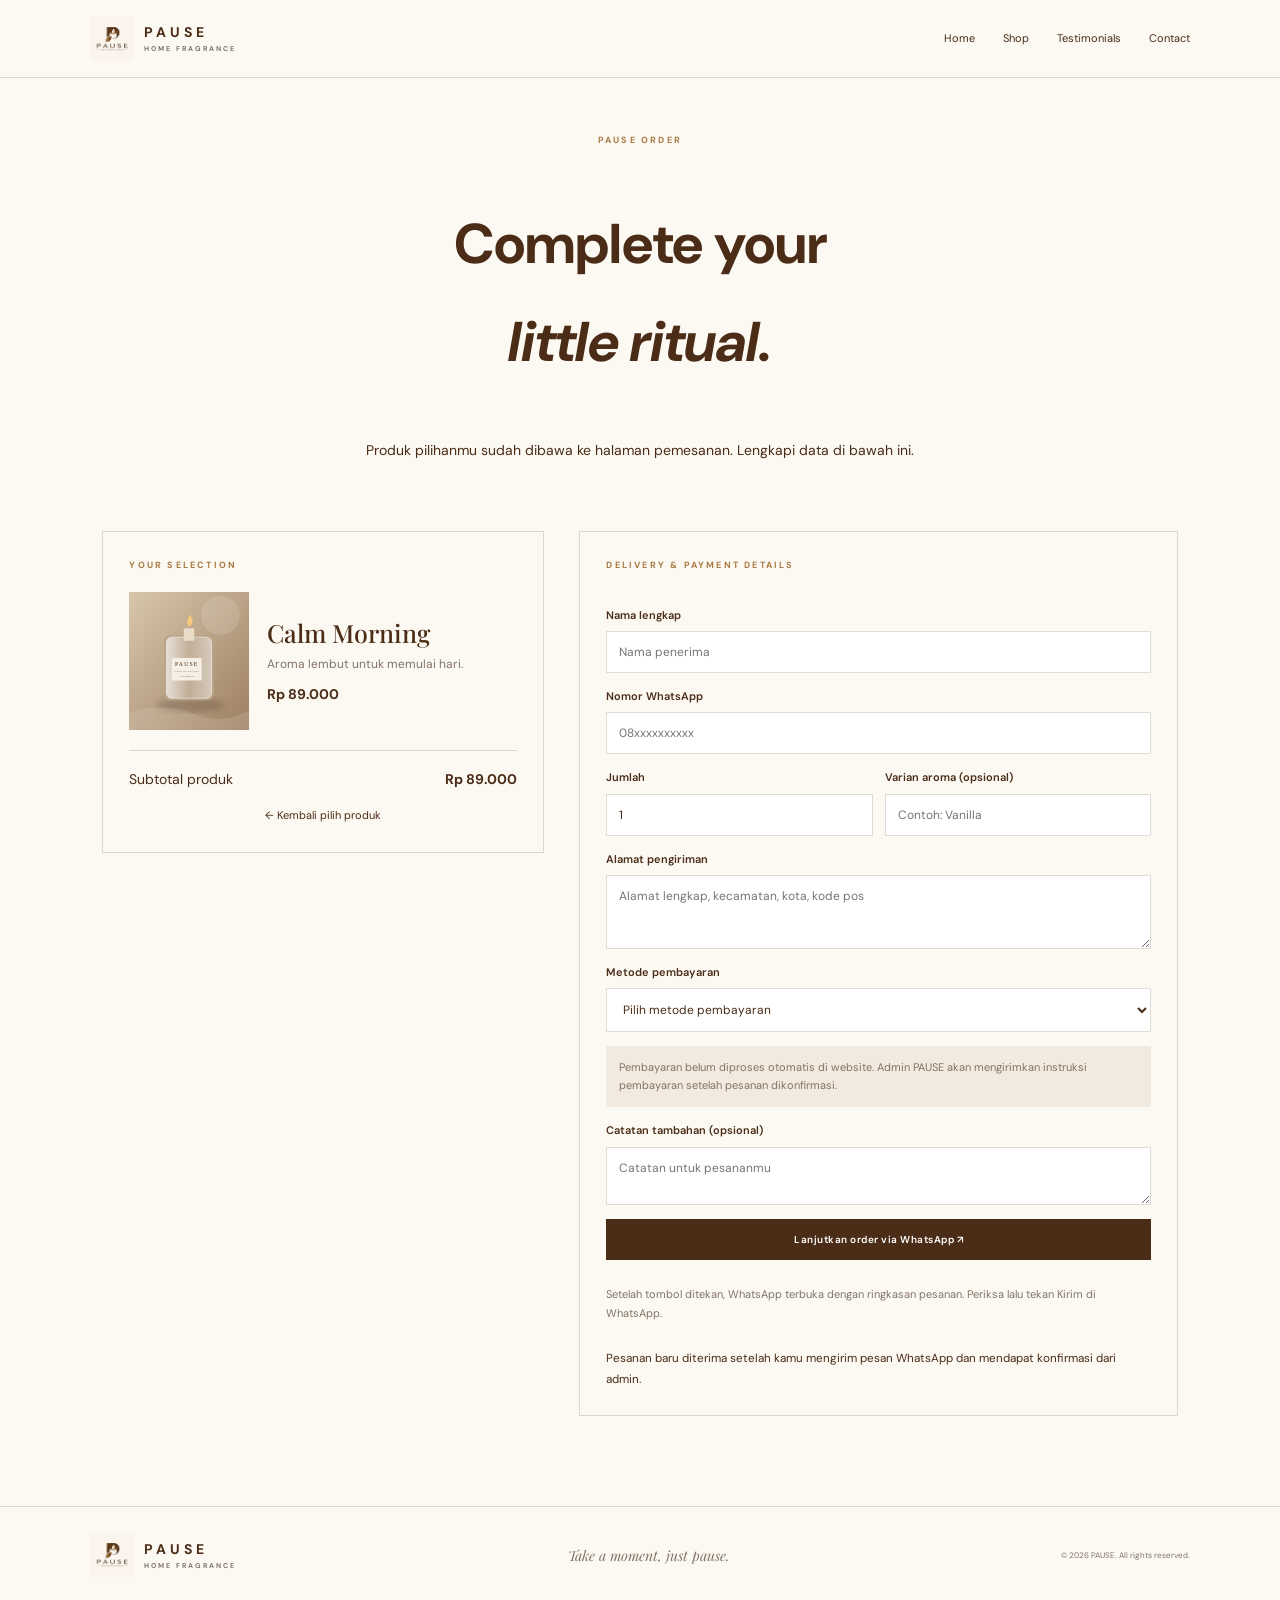
==== checkout.html @ dfe3eadf "Add files via upload" ====
<!doctype html><html lang="id"><head><meta charset="utf-8"><meta name="viewport" content="width=device-width,initial-scale=1"><meta name="theme-color" content="#f7f1e8"><title>Pemesanan — PAUSE Home Fragrance</title><link rel="preconnect" href="https://fonts.googleapis.com"><link href="https://fonts.googleapis.com/css2?family=DM+Sans:wght@400;500;600;700&family=Playfair+Display:ital,wght@0,500;0,600;1,500&display=swap" rel="stylesheet"><link rel="stylesheet" href="style.css"></head><body class="shop-page">
<header class="header"><a class="brand" href="index.html"><img src="assets/pause-logo.png" onerror="this.style.display='none'" alt=""><span>PAUSE<small>HOME FRAGRANCE</small></span></a><button class="menu-toggle" aria-label="Buka menu" aria-expanded="false">☰</button><nav class="nav"><a href="index.html">Home</a><a href="shop.html">Shop</a><a href="index.html#stories">Testimonials</a><a href="index.html#contact">Contact</a></nav></header>
<main><section class="checkout-hero"><p class="eyebrow">PAUSE ORDER</p><h1>Complete your<br><em>little ritual.</em></h1><p>Produk pilihanmu sudah dibawa ke halaman pemesanan. Lengkapi data di bawah ini.</p></section>
<section class="section checkout-layout"><aside class="checkout-summary"><p class="eyebrow">YOUR SELECTION</p><div class="checkout-product"><img id="checkout-image" src="assets/products/product-01.svg" alt="Produk pilihan"><div><h2 id="checkout-name">Memuat produk…</h2><p id="checkout-desc"></p><strong id="checkout-price"></strong></div></div><div class="checkout-total"><span>Subtotal produk</span><strong id="checkout-subtotal">—</strong></div><a class="checkout-secondary" href="shop.html">← Kembali pilih produk</a></aside>
<form class="checkout-form" id="checkout-form"><p class="eyebrow">DELIVERY & PAYMENT DETAILS</p>
<label>Nama lengkap<input name="name" autocomplete="name" required placeholder="Nama penerima"></label><label>Nomor WhatsApp<input name="phone" type="tel" autocomplete="tel" required placeholder="08xxxxxxxxxx"></label>
<div class="form-row"><label>Jumlah<input name="quantity" id="quantity" type="number" min="1" max="99" value="1" required></label><label>Varian aroma (opsional)<input name="variant" placeholder="Contoh: Vanilla"></label></div>
<label>Alamat pengiriman<textarea name="address" rows="3" autocomplete="street-address" required placeholder="Alamat lengkap, kecamatan, kota, kode pos"></textarea></label>
<label>Metode pembayaran<select name="payment" required><option value="">Pilih metode pembayaran</option><option>Transfer bank (detail dikonfirmasi admin)</option><option>E-wallet (detail dikonfirmasi admin)</option><option>Konfirmasi metode pembayaran via WhatsApp</option></select></label>
<div class="payment-note">Pembayaran belum diproses otomatis di website. Admin PAUSE akan mengirimkan instruksi pembayaran setelah pesanan dikonfirmasi.</div>
<label>Catatan tambahan (opsional)<textarea name="notes" rows="2" placeholder="Catatan untuk pesananmu"></textarea></label>
<div class="checkout-actions"><button class="btn dark submit" type="submit">Lanjutkan order via WhatsApp ↗</button></div><p class="checkout-status" id="checkout-status" role="status">Setelah tombol ditekan, WhatsApp terbuka dengan ringkasan pesanan. Periksa lalu tekan Kirim di WhatsApp.</p><small>Pesanan baru diterima setelah kamu mengirim pesan WhatsApp dan mendapat konfirmasi dari admin.</small></form></section></main>
<footer><a class="brand" href="index.html"><img src="assets/pause-logo.png" onerror="this.style.display='none'" alt=""><span>PAUSE<small>HOME FRAGRANCE</small></span></a><p>Take a moment, just pause.</p><small>© <span id="year"></span> PAUSE. All rights reserved.</small></footer><script src="script.js"></script><script src="checkout.js"></script></body></html>
---- style.css ----
:root{--cream:#f7f1e8;--paper:#fcf9f3;--beige:#e9dfd2;--brown:#4a2c17;--deep:#2d1b10;--gold:#a87943;--muted:#817365;--line:rgba(74,44,23,.17);--serif:"Playfair Display",Georgia,serif;--sans:"DM Sans",Arial,sans-serif}*{box-sizing:border-box}html{scroll-behavior:smooth;scroll-padding-top:90px}body{margin:0;background:var(--paper);color:var(--brown);font:14px/1.75 var(--sans)}a{color:inherit;text-decoration:none}img{display:block;max-width:100%;object-fit:cover}.announcement{background:var(--brown);color:#f8f1e6;text-align:center;padding:6px;font-size:9px;letter-spacing:2px}.header{height:78px;padding:0 7%;display:flex;align-items:center;justify-content:space-between;position:sticky;top:0;z-index:20;background:#fcf9f3ed;backdrop-filter:blur(12px);border-bottom:1px solid var(--line)}.brand{display:flex;align-items:center;gap:10px}.brand img{width:44px;height:44px;object-fit:contain}.brand span{font-weight:700;letter-spacing:4px;line-height:1.2}.brand small{display:block;font-size:7px;letter-spacing:2px;color:var(--muted);margin-top:4px}.nav{display:flex;align-items:center;gap:28px;font-size:11px}.nav a:hover,.text-link:hover{color:var(--gold)}.nav-button{border:1px solid var(--brown);padding:10px 15px}.menu-toggle{display:none}.hero{min-height:590px;padding:65px 9%;display:grid;grid-template-columns:1fr 1fr;gap:8%;align-items:center;background:var(--cream);overflow:hidden}.hero-copy{max-width:540px}.eyebrow{font-size:9px;letter-spacing:2.2px;color:var(--gold);font-weight:700;margin:0 0 18px}.hero h1,.shop-hero h1{font:500 clamp(48px,6vw,78px)/1.1 var(--serif);letter-spacing:-2px;color:var(--deep);margin:0 0 22px}.hero h1 em,.section h2 em,.shop-hero h1 em,.contact h2 em{color:var(--gold);font-weight:500}.hero-copy>p:not(.eyebrow){max-width:460px;color:var(--muted)}.actions{display:flex;gap:22px;align-items:center;margin:28px 0}.btn{display:inline-flex;align-items:center;justify-content:center;padding:14px 20px;border:0;cursor:pointer;font:600 10px var(--sans);letter-spacing:.5px}.dark{background:var(--brown);color:white}.light{background:var(--paper);color:var(--brown)}.text-link{font-size:10px;border-bottom:1px solid var(--gold);padding-bottom:4px}.hero-note{font-size:10px;color:var(--muted)}.hero-art{position:relative;padding:15px;background:#e4d6c6;box-shadow:18px 18px 0 #d0bca7;transform:rotate(1deg)}.hero-art img{width:100%;aspect-ratio:4/4.5}.seal{position:absolute;right:-32px;top:28px;width:100px;height:100px;border-radius:50%;background:var(--brown);color:#e7c99a;display:grid;place-content:center;text-align:center;font-size:23px}.seal small{font-size:7px;letter-spacing:1.5px}.ticker{text-align:center;padding:18px;background:var(--brown);color:#f4e9db;font-size:9px;letter-spacing:1.6px}.section{padding:90px 8%}.split{display:grid;grid-template-columns:1fr 1fr;gap:10%;align-items:center}.section h2,.contact h2{font:500 clamp(36px,4vw,54px)/1.2 var(--serif);margin:0 0 22px}.split p:not(.eyebrow){color:var(--muted)}.section-top{display:flex;justify-content:space-between;align-items:end;gap:20px;margin-bottom:35px}.product-preview{display:grid;grid-template-columns:repeat(4,1fr);gap:18px;margin-bottom:35px}.preview-card img{width:100%;aspect-ratio:4/4.5;background:var(--beige)}.preview-card h3{font:500 18px var(--serif);margin:12px 0 2px}.preview-card p{font-size:10px;color:var(--muted);margin:0}.center{text-align:center}.quote{background:#eee5d9;text-align:center;padding:70px 20px}.quote p{font:italic 27px/1.5 var(--serif)}.quote em{color:var(--gold)}.rituals{background:#f7f1e8}.ritual-grid{display:grid;grid-template-columns:repeat(3,1fr);gap:18px;margin-top:35px}.ritual-grid article{border:1px solid var(--line);padding:25px;background:#fcf9f3}.ritual-grid b{color:var(--gold);font-size:10px}.ritual-grid h3{font:500 23px var(--serif);margin:20px 0 8px}.ritual-grid p,.muted{color:var(--muted);font-size:11px}.testimonials{background:#f2eadf}.testimonial-shell{display:flex;align-items:center;gap:15px;max-width:950px;margin:auto}.testimonial-window{overflow:hidden;flex:1}.testimonial-track{display:flex;transition:transform .45s ease}.testimonial-card{flex:0 0 100%;display:grid;grid-template-columns:190px 1fr;align-items:center;gap:30px;background:var(--paper);padding:25px}.testimonial-card img{width:190px;height:200px}.testimonial-card blockquote{font:italic 22px/1.5 var(--serif);margin:10px 0 16px}.testimonial-card h3{font:500 17px var(--serif);margin:0}.testimonial-card small{color:var(--muted);font-size:9px}.stars{color:var(--gold);letter-spacing:3px}.round{width:40px;height:40px;border-radius:50%;border:1px solid var(--gold);background:transparent;color:var(--brown);cursor:pointer}.dots,.pagination{display:flex;justify-content:center;gap:8px;margin:25px auto}.dots button,.page-btn{border:0;background:#c9b9a5;width:8px;height:8px;border-radius:20px;cursor:pointer}.dots button.active,.page-btn.active{background:var(--brown);width:22px}.disclaimer,.note{font-size:9px;color:var(--muted);text-align:center;margin-top:20px}.contact{padding:75px 9%;background:var(--brown);color:#f8f1e8;display:grid;grid-template-columns:1fr 1fr;gap:10%;align-items:center}.contact h2{font-size:52px}.contact-info{border-left:1px solid #ffffff40;padding-left:35px}.contact-info span{font-size:8px;letter-spacing:2px;color:#d6b77e}.contact-info p{margin:4px 0 22px;color:#f1e4d5;font-size:12px}footer{padding:25px 7%;display:flex;align-items:center;justify-content:space-between;border-top:1px solid var(--line);gap:20px}footer p{font:italic 14px var(--serif);color:var(--muted)}footer>small{font-size:8px;color:var(--muted)}.floating-wa{position:fixed;right:20px;bottom:20px;width:48px;height:48px;border-radius:50%;display:grid;place-items:center;background:#718366;color:white;font-size:11px;font-weight:700;z-index:15;box-shadow:0 6px 20px #0002}.reveal{opacity:0;transform:translateY(24px);transition:opacity .8s ease,transform .8s ease}.reveal.visible{opacity:1;transform:none}.hero.reveal{animation:heroIn 1.1s ease both}@keyframes heroIn{from{opacity:0;transform:translateY(25px)}to{opacity:1;transform:none}}
/* Shop */.shop-hero{text-align:center;background:var(--cream);padding:75px 20px 65px}.shop-hero h1{font-size:clamp(42px,5vw,64px)}.shop-hero p:last-child{color:var(--muted)}.shop-tools{display:flex;justify-content:space-between;align-items:end;gap:20px;margin-bottom:28px}.shop-tools h2{font:500 36px var(--serif);margin:0}.filters{display:flex;gap:10px}.filters input,.filters select{border:1px solid var(--line);background:white;padding:12px 14px;font:11px var(--sans);color:var(--brown);min-width:180px}.shop-grid{display:grid;grid-template-columns:repeat(4,minmax(0,1fr));gap:25px 18px}.shop-card{min-width:0}.shop-card img{width:100%;aspect-ratio:4/4.6;background:var(--beige)}.shop-card h3{font:500 20px var(--serif);margin:12px 0 3px}.shop-card p{font-size:10px;color:var(--muted);margin:0 0 8px}.shop-card .price{font-size:12px;color:var(--brown);font-weight:700}.shop-card button{margin-top:10px;padding:10px 13px;border:1px solid var(--brown);background:transparent;color:var(--brown);cursor:pointer;font:600 9px var(--sans)}.shop-card button:hover{background:var(--brown);color:white}.pagination{gap:7px}.page-btn{width:auto;height:auto;padding:8px 12px;border-radius:0;background:transparent;border:1px solid var(--line)}.page-btn.active{width:auto;background:var(--brown);color:white}.order-section{background:#f3eadf;display:grid;grid-template-columns:.8fr 1.2fr;gap:9%;align-items:start}.order-intro p:not(.eyebrow){color:var(--muted);font-size:12px}.order-form{background:var(--paper);padding:30px;display:grid;gap:14px}.order-form label{display:grid;gap:6px;font-size:10px;font-weight:600}.order-form input,.order-form select,.order-form textarea{width:100%;border:1px solid var(--line);padding:12px;background:white;font:11px var(--sans);color:var(--brown);border-radius:0}.form-row{display:grid;grid-template-columns:1fr 1fr;gap:14px}.submit{width:100%}.order-form small,.form-status{font-size:9px;color:var(--muted)}@media(max-width:850px){.header{padding:0 5%}.nav{gap:13px;font-size:9px}.section{padding:70px 5%}.product-preview,.shop-grid{grid-template-columns:repeat(2,1fr)}}@media(max-width:650px){.header{height:68px}.brand img{width:37px;height:37px}.brand span{font-size:12px}.menu-toggle{display:block;border:0;background:none;font-size:23px;color:var(--brown)}.nav{display:none;position:absolute;top:68px;left:0;right:0;background:var(--paper);padding:15px 6%;flex-direction:column;align-items:stretch;gap:0;box-shadow:0 12px 20px #0001}.nav.open{display:flex}.nav a{padding:12px 0;border-bottom:1px solid var(--line)}.nav .nav-button{text-align:center;margin-top:10px}.hero{grid-template-columns:1fr;padding:42px 6%;gap:35px}.hero h1{font-size:52px}.hero-art{margin-right:13px}.section{padding:62px 6%}.split,.contact,.order-section{grid-template-columns:1fr;gap:25px}.section-top,.shop-tools{align-items:flex-start;flex-direction:column}.product-preview,.shop-grid{grid-template-columns:repeat(2,minmax(0,1fr));gap:22px 12px}.ritual-grid{grid-template-columns:1fr}.testimonial-card{grid-template-columns:1fr;gap:15px;padding:15px}.testimonial-card img{width:100%;height:210px}.testimonial-card blockquote{font-size:19px}.testimonial-card>div{text-align:center}.round{width:30px;height:30px}.testimonial-shell{gap:7px}.contact{padding:55px 7%}.contact-info{border:0;border-top:1px solid #ffffff40;padding:22px 0 0}.filters{width:100%;flex-direction:column}.filters input,.filters select{width:100%}.order-form{padding:20px}.form-row{grid-template-columns:1fr}footer{flex-wrap:wrap;padding:22px 6%}footer p{width:100%;order:3}.shop-hero{padding:60px 15px}.floating-wa{right:14px;bottom:14px}}@media(prefers-reduced-motion:reduce){*,*::before,*::after{scroll-behavior:auto!important;animation:none!important;transition:none!important}.reveal{opacity:1;transform:none}}

/* Dedicated checkout */
.shop-card-link{display:block;color:inherit;text-decoration:none}
.shop-order-link{display:inline-block;margin-top:11px;padding:10px 13px;border:1px solid var(--brown);color:var(--brown);text-decoration:none;font:600 10px var(--sans)}
.shop-order-link:hover{background:var(--brown);color:white}
.checkout-hero{text-align:center;padding:55px 20px 35px}
.checkout-hero h1{font-size:clamp(38px,5vw,56px)}
.checkout-layout{display:grid;grid-template-columns:.85fr 1.15fr;gap:35px;align-items:start;padding-top:20px}
.checkout-summary,.checkout-form{background:var(--paper);padding:26px;border:1px solid var(--line)}
.checkout-product{display:grid;grid-template-columns:120px 1fr;gap:18px;align-items:center}
.checkout-product img{width:120px;aspect-ratio:1/1.15;object-fit:cover;background:var(--beige)}
.checkout-product h2{font:500 25px var(--serif);margin:0 0 5px}
.checkout-product p{color:var(--muted);font-size:12px;margin:0 0 7px}
.checkout-total{display:flex;justify-content:space-between;border-top:1px solid var(--line);margin-top:20px;padding-top:16px;font-size:14px}
.checkout-form{display:grid;gap:14px}
.checkout-form label{display:grid;gap:6px;font-size:11px;font-weight:600}
.checkout-form input,.checkout-form select,.checkout-form textarea{width:100%;border:1px solid var(--line);padding:12px;background:white;font:12px var(--sans);color:var(--brown)}
.checkout-form .form-row{display:grid;grid-template-columns:1fr 1fr;gap:12px}
.payment-note{background:#f3eadf;padding:13px;font-size:11px;color:var(--muted);line-height:1.6}
.checkout-actions{display:grid;gap:10px}
.checkout-actions button{width:100%;cursor:pointer}
.checkout-secondary{display:block;text-align:center;color:var(--brown);font-size:11px;margin-top:15px}
.checkout-status{font-size:11px;color:var(--muted)}
@media(max-width:650px){.checkout-layout{grid-template-columns:1fr;gap:18px}.checkout-summary,.checkout-form{padding:19px}.checkout-product{grid-template-columns:95px 1fr}.checkout-product img{width:95px}.checkout-form .form-row{grid-template-columns:1fr}}
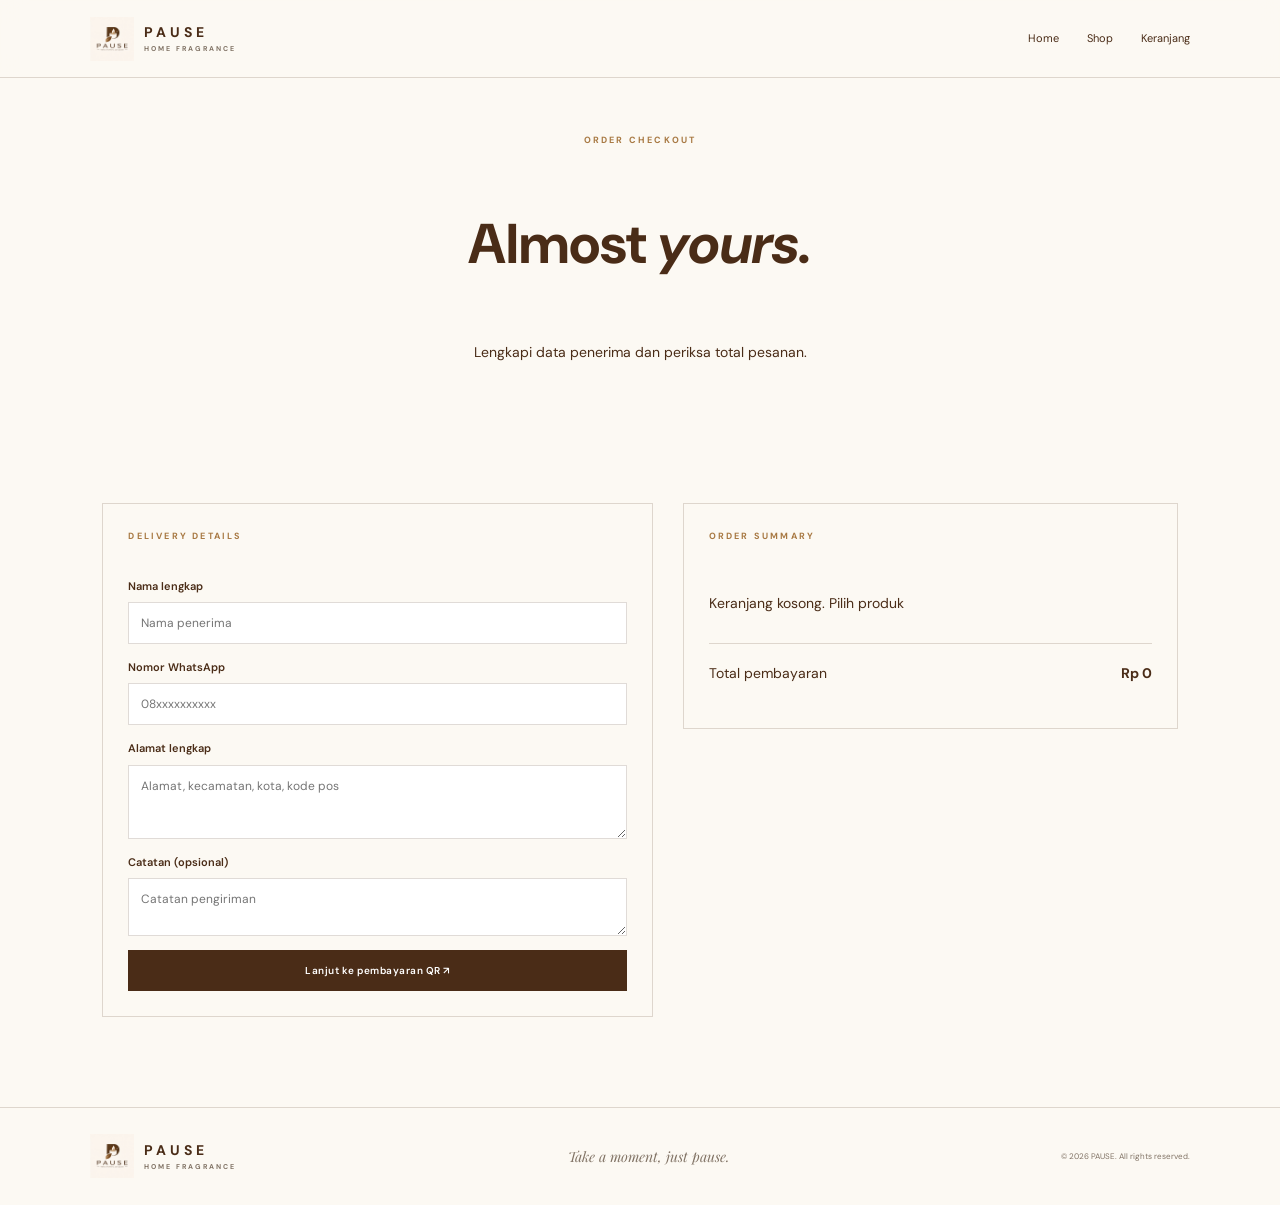
==== commit 418e3a6f: "Add files via upload" ====
--- a/checkout.html
+++ b/checkout.html
@@ -1,13 +1,5 @@
-<!doctype html><html lang="id"><head><meta charset="utf-8"><meta name="viewport" content="width=device-width,initial-scale=1"><meta name="theme-color" content="#f7f1e8"><title>Pemesanan — PAUSE Home Fragrance</title><link rel="preconnect" href="https://fonts.googleapis.com"><link href="https://fonts.googleapis.com/css2?family=DM+Sans:wght@400;500;600;700&family=Playfair+Display:ital,wght@0,500;0,600;1,500&display=swap" rel="stylesheet"><link rel="stylesheet" href="style.css"></head><body class="shop-page">
-<header class="header"><a class="brand" href="index.html"><img src="assets/pause-logo.png" onerror="this.style.display='none'" alt=""><span>PAUSE<small>HOME FRAGRANCE</small></span></a><button class="menu-toggle" aria-label="Buka menu" aria-expanded="false">☰</button><nav class="nav"><a href="index.html">Home</a><a href="shop.html">Shop</a><a href="index.html#stories">Testimonials</a><a href="index.html#contact">Contact</a></nav></header>
-<main><section class="checkout-hero"><p class="eyebrow">PAUSE ORDER</p><h1>Complete your<br><em>little ritual.</em></h1><p>Produk pilihanmu sudah dibawa ke halaman pemesanan. Lengkapi data di bawah ini.</p></section>
-<section class="section checkout-layout"><aside class="checkout-summary"><p class="eyebrow">YOUR SELECTION</p><div class="checkout-product"><img id="checkout-image" src="assets/products/product-01.svg" alt="Produk pilihan"><div><h2 id="checkout-name">Memuat produk…</h2><p id="checkout-desc"></p><strong id="checkout-price"></strong></div></div><div class="checkout-total"><span>Subtotal produk</span><strong id="checkout-subtotal">—</strong></div><a class="checkout-secondary" href="shop.html">← Kembali pilih produk</a></aside>
-<form class="checkout-form" id="checkout-form"><p class="eyebrow">DELIVERY & PAYMENT DETAILS</p>
-<label>Nama lengkap<input name="name" autocomplete="name" required placeholder="Nama penerima"></label><label>Nomor WhatsApp<input name="phone" type="tel" autocomplete="tel" required placeholder="08xxxxxxxxxx"></label>
-<div class="form-row"><label>Jumlah<input name="quantity" id="quantity" type="number" min="1" max="99" value="1" required></label><label>Varian aroma (opsional)<input name="variant" placeholder="Contoh: Vanilla"></label></div>
-<label>Alamat pengiriman<textarea name="address" rows="3" autocomplete="street-address" required placeholder="Alamat lengkap, kecamatan, kota, kode pos"></textarea></label>
-<label>Metode pembayaran<select name="payment" required><option value="">Pilih metode pembayaran</option><option>Transfer bank (detail dikonfirmasi admin)</option><option>E-wallet (detail dikonfirmasi admin)</option><option>Konfirmasi metode pembayaran via WhatsApp</option></select></label>
-<div class="payment-note">Pembayaran belum diproses otomatis di website. Admin PAUSE akan mengirimkan instruksi pembayaran setelah pesanan dikonfirmasi.</div>
-<label>Catatan tambahan (opsional)<textarea name="notes" rows="2" placeholder="Catatan untuk pesananmu"></textarea></label>
-<div class="checkout-actions"><button class="btn dark submit" type="submit">Lanjutkan order via WhatsApp ↗</button></div><p class="checkout-status" id="checkout-status" role="status">Setelah tombol ditekan, WhatsApp terbuka dengan ringkasan pesanan. Periksa lalu tekan Kirim di WhatsApp.</p><small>Pesanan baru diterima setelah kamu mengirim pesan WhatsApp dan mendapat konfirmasi dari admin.</small></form></section></main>
+<!doctype html><html lang="id"><head><meta charset="utf-8"><meta name="viewport" content="width=device-width,initial-scale=1"><meta name="theme-color" content="#f7f1e8"><title>Pembayaran — PAUSE</title><link href="https://fonts.googleapis.com/css2?family=DM+Sans:wght@400;500;600;700&family=Playfair+Display:ital,wght@0,500;0,600;1,500&display=swap" rel="stylesheet"><link rel="stylesheet" href="style.css"><link rel="stylesheet" href="cart.css"></head><body class="shop-page">
+<header class="header"><a class="brand" href="index.html"><img src="assets/pause-logo.png" onerror="this.style.display='none'" alt=""><span>PAUSE<small>HOME FRAGRANCE</small></span></a><button class="menu-toggle" aria-label="Buka menu" aria-expanded="false">☰</button><nav class="nav"><a href="index.html">Home</a><a href="shop.html">Shop</a><a href="cart.html">Keranjang</a></nav></header>
+<main><section class="checkout-hero"><p class="eyebrow">ORDER CHECKOUT</p><h1>Almost <em>yours.</em></h1><p>Lengkapi data penerima dan periksa total pesanan.</p></section><section class="section payment-layout"><form class="checkout-form" id="checkout-form"><p class="eyebrow">DELIVERY DETAILS</p><label>Nama lengkap<input name="name" required autocomplete="name" placeholder="Nama penerima"></label><label>Nomor WhatsApp<input name="phone" type="tel" required autocomplete="tel" placeholder="08xxxxxxxxxx"></label><label>Alamat lengkap<textarea name="address" rows="3" required autocomplete="street-address" placeholder="Alamat, kecamatan, kota, kode pos"></textarea></label><label>Catatan (opsional)<textarea name="notes" rows="2" placeholder="Catatan pengiriman"></textarea></label><button class="btn dark" type="submit">Lanjut ke pembayaran QR ↗</button></form>
+<aside class="payment-summary"><p class="eyebrow">ORDER SUMMARY</p><div id="checkout-items"></div><div class="cart-summary-line"><span>Total pembayaran</span><strong id="checkout-total">Rp0</strong></div><div id="qr-panel" class="qr-panel" hidden><p class="eyebrow">QR PAYMENT PREVIEW</p><img src="assets/payment/demo-qr.svg" alt="QR demo, bukan kode pembayaran"><h2 id="qr-amount">Rp0</h2><span class="demo-label">DEMO QR — BUKAN UNTUK PEMBAYARAN</span><p>QR ini hanya contoh tampilan. Ganti dengan QRIS merchant resmi PAUSE sebelum menerima pembayaran pelanggan.</p></div></aside></section></main>
 <footer><a class="brand" href="index.html"><img src="assets/pause-logo.png" onerror="this.style.display='none'" alt=""><span>PAUSE<small>HOME FRAGRANCE</small></span></a><p>Take a moment, just pause.</p><small>© <span id="year"></span> PAUSE. All rights reserved.</small></footer><script src="script.js"></script><script src="checkout.js"></script></body></html>
--- a/cart.css
+++ b/cart.css
@@ -0,0 +1 @@
+.cart-nav{display:flex;gap:9px;align-items:center}.cart-count{display:inline-grid;place-items:center;min-width:20px;height:20px;padding:0 5px;border-radius:20px;background:var(--brown);color:white;font-size:10px}.shop-order-link{display:inline-block;margin-top:11px;padding:10px 16px;border:1px solid var(--brown);background:transparent;color:var(--brown);text-decoration:none;font:600 10px var(--sans);cursor:pointer}.shop-order-link:hover{background:var(--brown);color:white}.cart-section{display:grid;grid-template-columns:1fr 300px;gap:30px;align-items:start}.cart-row{display:grid;grid-template-columns:105px 1fr auto;gap:18px;align-items:center;padding:18px 0;border-bottom:1px solid var(--line)}.cart-row img{width:105px;aspect-ratio:1/1.1;object-fit:cover;background:var(--beige)}.cart-info h3{font:500 21px var(--serif);margin:0}.cart-info p{margin:3px 0 10px;color:var(--muted);font-size:12px}.qty-control{display:flex;align-items:center;gap:12px}.qty-control button{border:1px solid var(--line);background:transparent;color:var(--brown);padding:5px 10px;cursor:pointer}.qty-control .remove-item{border:0;text-decoration:underline;font-size:10px}.cart-summary{background:#f1e8dc;padding:22px;display:grid;gap:17px}.cart-summary>div,.cart-summary-line{display:flex;justify-content:space-between;gap:15px}.empty-cart{padding:40px 15px;text-align:center}.payment-layout{display:grid;grid-template-columns:1fr .9fr;gap:30px;align-items:start}.checkout-form,.payment-summary{background:var(--paper);border:1px solid var(--line);padding:25px;display:grid;gap:14px}.checkout-form label{display:grid;gap:6px;font-size:11px;font-weight:600}.checkout-form input,.checkout-form textarea{width:100%;padding:12px;border:1px solid var(--line);background:white;font:12px var(--sans);color:var(--brown)}.checkout-line{display:flex;justify-content:space-between;gap:15px;padding:10px 0;border-bottom:1px solid var(--line);font-size:12px}.cart-summary-line{padding:17px 0;border-top:1px solid var(--line);font-size:14px}.qr-panel{text-align:center;padding:20px;background:#f5eee4;margin-top:12px}.qr-panel img{width:210px;height:210px;object-fit:contain;margin:15px auto;background:white;padding:8px}.qr-panel h2{font:600 27px var(--serif);margin:8px 0}.demo-label{display:inline-block;background:#ead8c4;color:#713f22;padding:7px 12px;font-size:9px;font-weight:700;letter-spacing:1px}.qr-panel p:last-child{font-size:10px;color:var(--muted);line-height:1.6}.qr-panel[hidden]{display:none}@media(max-width:650px){.cart-section,.payment-layout{grid-template-columns:1fr}.cart-row{grid-template-columns:80px 1fr;gap:12px}.cart-row>strong{grid-column:2}.cart-row img{width:80px}.cart-summary{order:2}.payment-summary,.checkout-form{padding:18px}}
